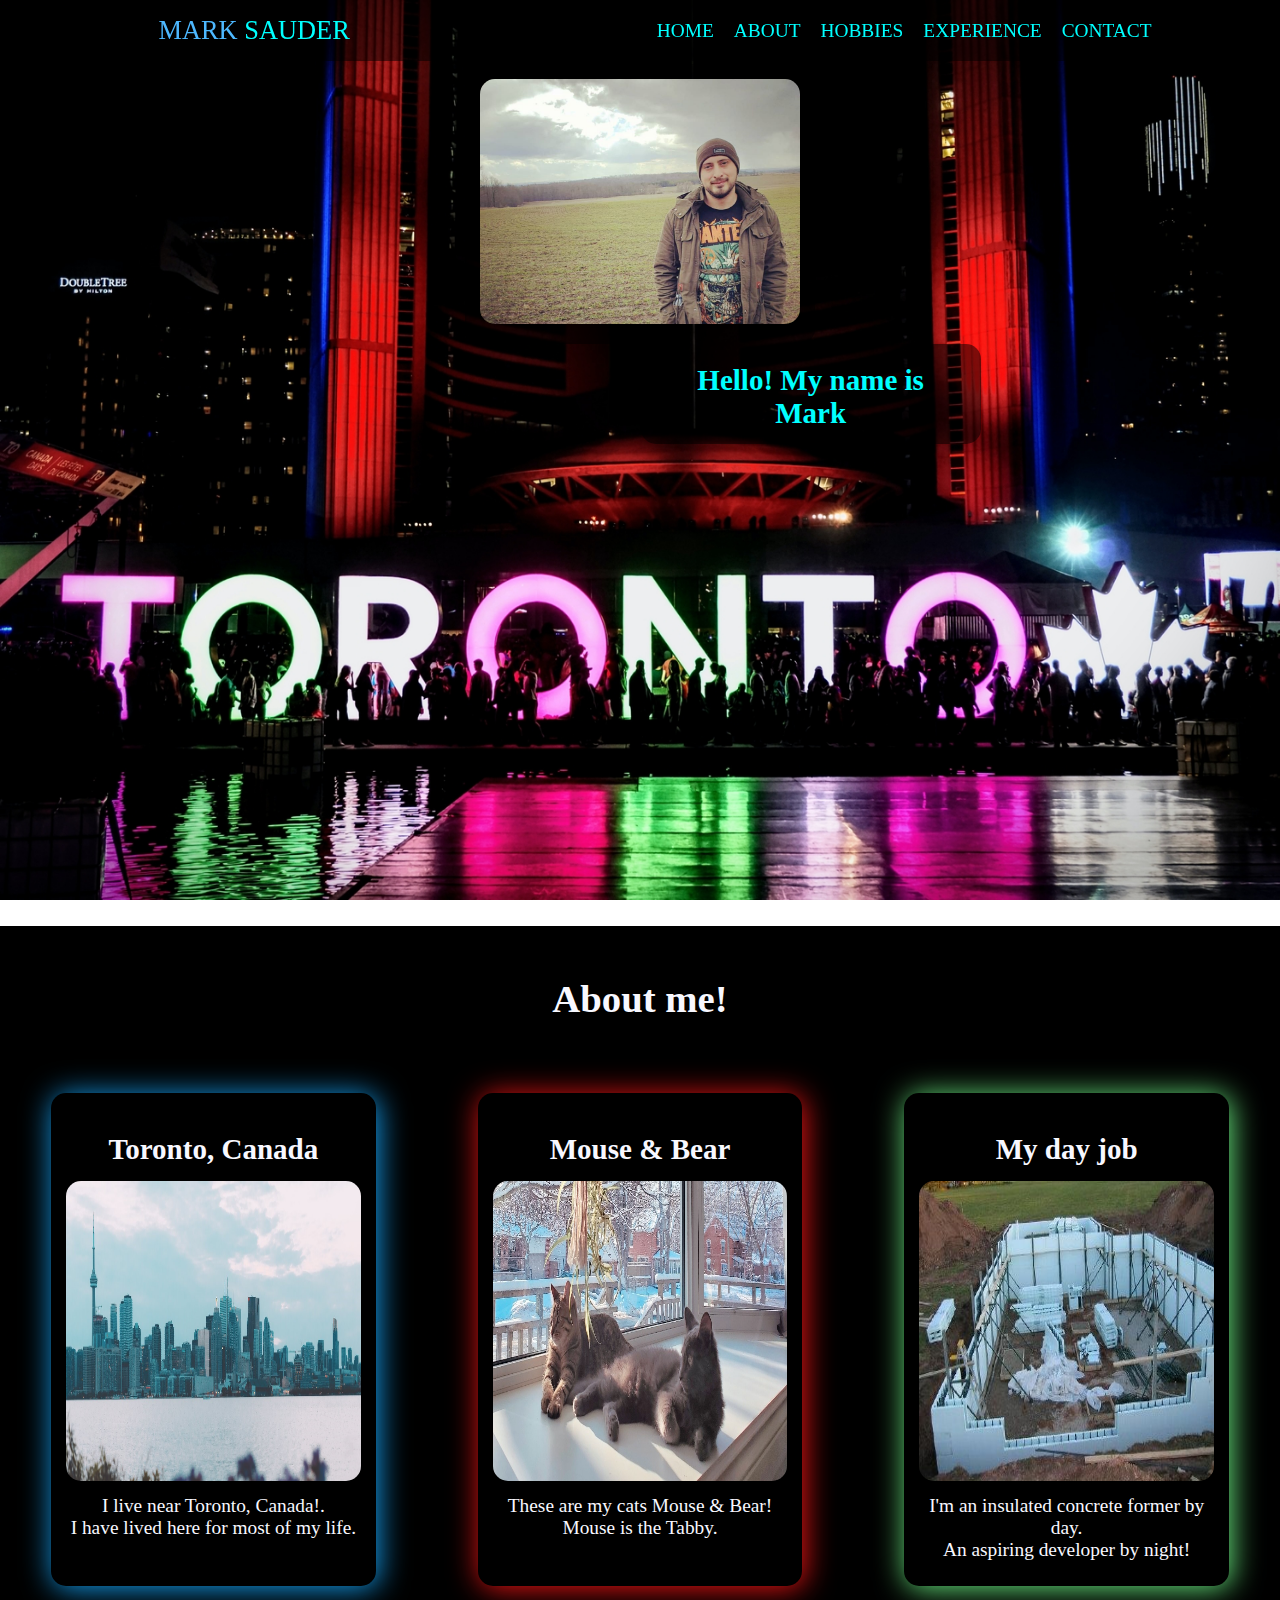
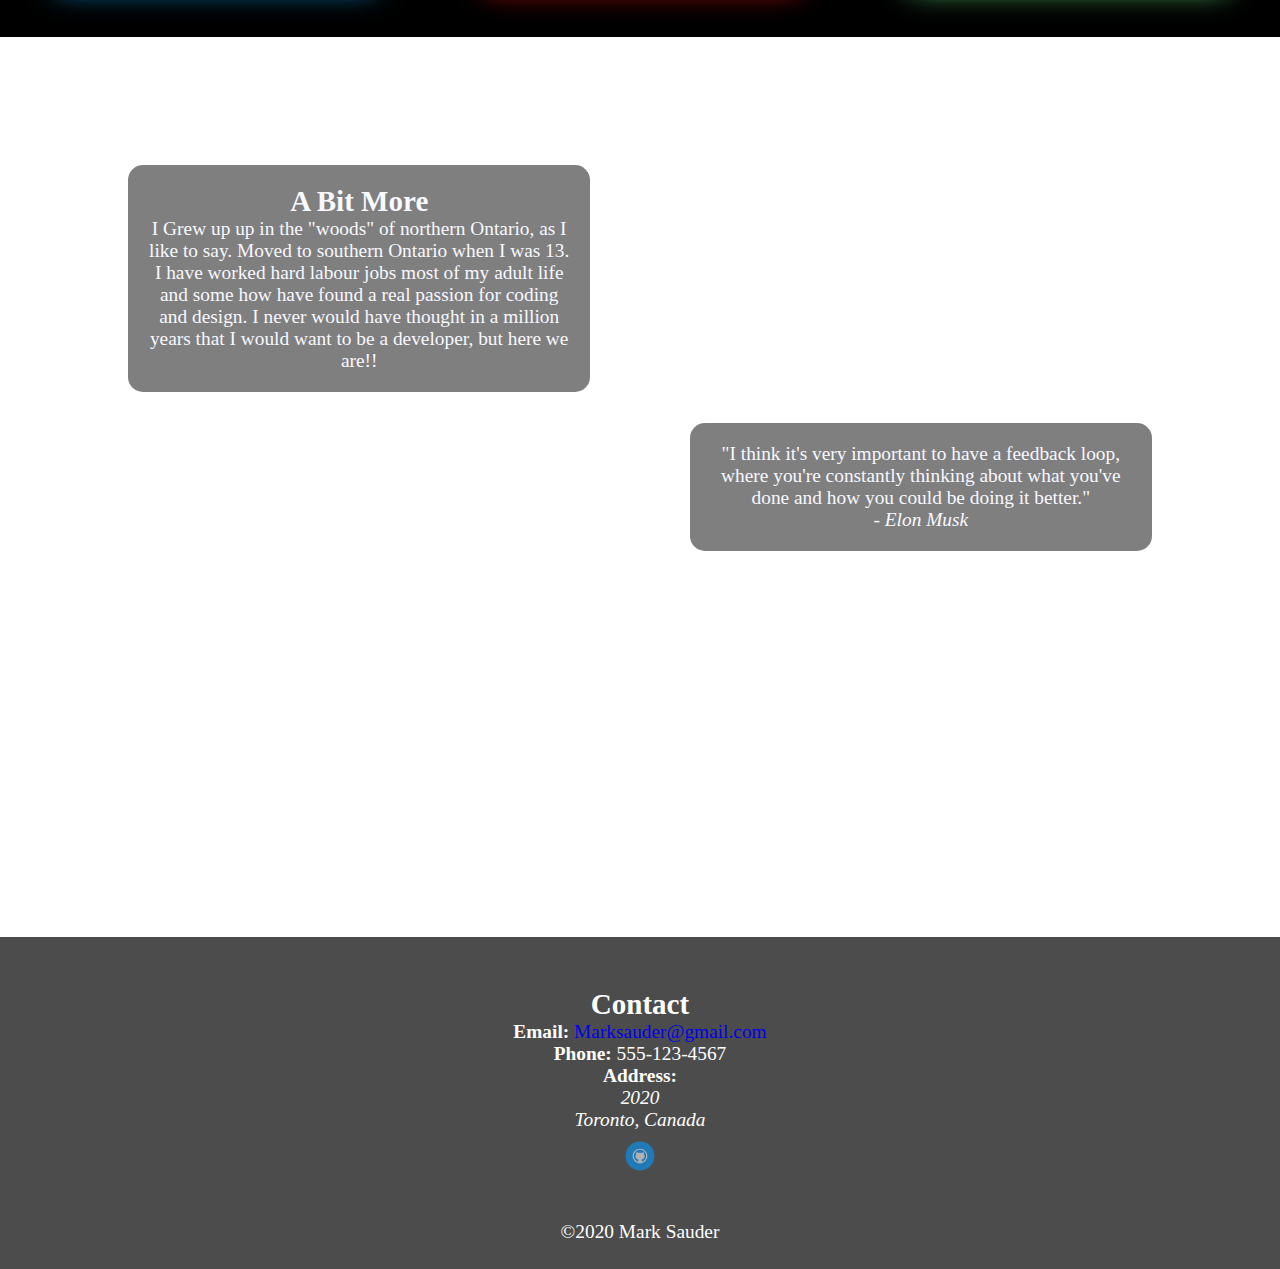
==== index.html @ f064809a "Added project files" ====
<!DOCTYPE html>
<html lang="en">

<head>
    <meta charset="UTF-8">
    <meta name="viewport" content="width=device-width, initial-scale=1.0">
    <title>Mark Sauder</title>
    <link rel="stylesheet" href="style.css">
</head>

<body>
    <div class="landing">
        <header id="header">
            <nav id="home-nav">
                <div class="brand">Mark <span class="lname">Sauder</span></div>
                <ul class="nav">
                    <li><a class="navlink" href="index.html">Home</a></li>
                    <li><a class="navlink" href="#about">About</a></li>
                    <li><a class="navlink" href="hobbies.html">Hobbies</a></li>
                    <li><a class="navlink" href="experience.html">Experience</a></li>
                    <li><a class="navlink" href="#foot">Contact</a></li>
                </ul>
            </nav>
            <div class="pro-card">
                <img class="profile-image" src="img/profile1.jpg" alt="Profile Picture">
            </div>
            <div class="hello tag">
                <h2>Hello! My name is Mark</h2>
            </div>
        </header>

    </div>
    <main>
        <section id="about">
            <h1 class="card-1 about-title">About me!</h1>
            <div class="ab-info">
                <div class="card-1 card-1-color">
                    <h2 class="card-title">Toronto, Canada</h2>
                    <figure>
                        <img class="card-img" src="img/Toront0-2.jpg" alt="Toronto, Canada">
                        <figcaption>
                            I live near Toronto, Canada!.<br>
                            I have lived here for most of my life.
                        </figcaption>
                    </figure>
                </div>
                <div class="card-1 card-2-color">
                    <h2 class="card-title">Mouse & Bear</h2>
                    <figure>
                        <img class="card-img" src="img/mouse-bear.jpg" alt="My cats mouse and bear">
                        <figcaption>
                            These are my cats Mouse & Bear!<br>
                            Mouse is the Tabby.
                        </figcaption>
                    </figure>
                </div>
                <div class="card-1 card-3-color">
                    <h2 class="card-title">My day job</h2>
                    <figure>
                        <img class="card-img" src="img/ICF.jpg" alt="Insulated concrete forming">
                        <figcaption>
                            I'm an insulated concrete former by day.<br>
                            An aspiring developer by night!
                        </figcaption>
                    </figure>
                </div>
            </div>


        </section>
        <section id="Blog">
            <div class="bloggy">
                <div class="blog-info">
                    <article class="quote">
                        <h2 class="blog-title">A Bit More</h2>
                        <p class="blurb">I Grew up up in the "woods" of northern Ontario, as I like to say. Moved to
                            southern Ontario when I was 13. I have worked hard labour jobs most of my adult life and
                            some how have
                            found a real passion for coding and design. I never would have thought in a million years
                            that I would
                            want to be a developer, but here we are!!</p>
                    </article>
                </div>

                <div class="e-quote">
                    <blockquote>
                        "I think it's very important to have a feedback loop, where you're constantly thinking about
                        what you've done and how you could be doing it better."
                    </blockquote>


                    <footer>
                        <cite>
                            <a class="q-link"
                                href="https://www.inc.com/larry-kim/50-innovation-amp;-success-quotes-from-spacex-founder-elon-musk.html">
                                - Elon Musk</a>
                        </cite>
                    </footer>
                </div>
            </div>
            </section>
    </main>
    <footer id="foot">
        <div class="foot-info">
            <div class="contact">
                <h2>Contact</h2>
                <p><strong>Email:</strong> <a class="email-link"
                        href="mailto:marksauder@gmail.com?subject=Hi%20there!">Marksauder@gmail.com</a></p>
                <p><strong>Phone:</strong> 555-123-4567</p>
                <p><strong>Address:</strong></p>
                <address>
                    2020 <br>
                    Toronto, Canada

                </address>
                <a class="github" href="github.com/Sauder95">Github</a>
            </div>
        </div>

        <p>&copy;2020 Mark Sauder</p>
    </footer>

</body>

</html>
---- style.css ----
* {
    margin: 0;
    padding: 0;
}

html,
body, main {
    margin: 0;
    padding: 0;
    box-sizing: border-box;
    overflow: auto;
    font-size: 1.1rem;
}
.tag {
    border-radius: 15px;
}
/* ######################### Landing/NavBar ############################# */
.landing {
    width: 100%;
    height: 100vh;
    padding-bottom: 2%;
    background: url("img/Toronto.jpg");
    background-attachment: fixed;
    background-position-y: top;
    background-repeat: no-repeat;
    background-size: 100% 100%;
    color:aqua;
}

#header {
    margin: 0;
    padding: 0;
    display: flex;
    flex-direction: column;
}

#home-nav {
    width: 100%;
    display: flex;
    padding: 15px;
    justify-content: space-between;
    justify-content: space-around;
    background: rgba(0,0,0,0.5);
    position: fixed;
    align-items: center;
    
}
.brand {
    font-size: 1.5rem;
}

.brand,
nav{
    text-transform: uppercase;
    color: #4db8ff;
}

ul.nav {
    display: flex;
    list-style: none;
    text-decoration: none;
}

.navlink {
    color: aqua;
    transition: all .4s;
}
.navlink:hover {
    color: #ffffff;
    
}
.nav .navlink {
    text-decoration: none;
    padding-left: 20px;
}

.lname {
    color: aqua;
    
}

.pro-card {
    margin: 5% auto 0;
    padding: 15px;
    border-radius: 15px;
    width: 25%;
    height: 10%;
    background-color: rgba(0,0,0,0.5);
    /* overflow: hidden; */
}
.profile-image {
    border-radius: 15px;
    width: 100%;
    transition: .5s ease-in-out;
}
.profile-image:hover {
    transform: scale(1.1);
    
}
.hello {
    margin: 0 49.95% 0 50.05%;
    height: 60px;
    width: 300px;
    padding: 20px;
    background-color: rgba(0,0,0,0.5);
    overflow: hidden;
    text-align: center;
    align-items: center;
    transition: .5s ease-in-out;
}
.hello:hover {
    transform: scale(1.2) translate(-50px, -100px);
    background-color: rgba(0,0,0,1);
    
}

/* ######################## ABOUT ########################## */

#about {
    margin: auto;
    padding: 2% 4% 4%;
    text-align: center;
    background-color: black;
    color: white;
}

.ab-info {
    display: flex;
    justify-content: space-between;
    align-items: center;
    align-items: stretch;
}

.about-title{
    margin: 0 auto 4%;
}

.card-title {
    margin: 15px;
}

.card-img {
    margin: auto;
    margin-bottom: 3%;
    width: 100%;
    height: 300px;
    border-radius: 15px;
    box-shadow: 2px 2px 2px rgba(0,0,0,0.5);
    transition: all .5s;
}
.card-img:hover {
    transform: scale(1.2);
    
}


.card-1 {
    width: 25%;
    height: auto;
    color:ghostwhite;
    background:black;
    align-items: center;
    border-radius: 15px;
    padding: 25px 15px;
    /* box-shadow: 2px 2px 2px rgba(0,0,0,0.5); */
}

.card-1-color {
    box-shadow: 2px 2px 30px rgba(21,163,245,1);
}
.card-2-color {
    box-shadow: 2px 2px 30px rgba(244,20,20,1);
}
.card-3-color {
    box-shadow: 2px 2px 30px rgba(108,240,131,1);
}




/* ############### Blog ################# */

#Blog {
    width: 100%;
    height: 100vh;
    text-align: center;
    display: flex;
    color: ghostwhite;
    background: url("img/Toront0-2.jpg");
    background-attachment: fixed;
    background-size: cover;
    background-position: bottom;
    background-repeat: no-repeat;

}
.bloggy {
    display: flex;
    justify-content: space-between;
    justify-content: space-around;
}
.blog-info {
    margin-top: 10%;
    margin-left: 10%;
    height: fit-content;
    width: 33%;
    padding: 20px;
    border-radius: 15px;
    background-color: rgba(0,0,0,0.5);
    align-self: flex-start;
    
}
.e-quote {
    margin: auto;
    margin-right: 10%;
    width: 33%;
    padding: 20px;
    border-radius: 15px;
    background-color: rgba(0,0,0,0.5);
    align-self: flex-end;

}
.q-link {
    text-decoration: none;
    color: ghostwhite;
}

/* ########### Experience Page ############# */

.ex-landing {
    margin: 0;
    padding: 0;
    width: 100%;
    height: 50vh;
    background:url("img/experience-title.jpg");
    background-repeat: no-repeat;
    background-size: cover;
    color: ghostwhite;
}
.ex-title {
    display: flex;
    margin: 10% auto;
    text-align: center;
    align-items: center;
}
.ex-t {
    margin: auto;
    font-weight: 600;
}
.experience {
    display: flex;
    width: 100%;
    height: 50vh;
    background: rgba(225,82,12,.8);
}
.exp {
    display: flex;
    width: 100%;
    height: 75%;
    margin: auto 10%;
    justify-content: space-around;
}
.ex-wrap {
    text-align: center;
    display: flex;
    align-items: center;
    justify-content: space-between;
}
.ex-blurb {
    width: 45%;
    background: white;
    border: 1px solid black;
    border-radius: 15px;
    padding: 50px;
}
.ex-list {
    width: 25%;
    background: white;
    border: 1px solid black;
    border-radius: 15px;
    padding: 50px;
}
.ex {
    margin-bottom: 5%;
}
.ex-list ul {
    list-style: none;
}
.projects {
    width: 100%;
    height: 60vh;
    background: white;
    display: flex;
    justify-content: space-around;
    justify-content: space-between;
    align-items: stretch;
}
.project-card {
    width: 25%;
    height: 75%;
    padding: 15px;
    margin: auto;
    display: flex;
    flex-direction: column;
    border-radius: 15px;
    box-shadow: 1px 1px 5px rgba(0,0,0,0.2);
    text-align: center;
    align-items: center;
}
.pro-card-ttl {
    margin-bottom: 2%;
}
.project-img {
    width: 100%;
    height: 80%;
    margin: auto auto 2%;
    border-radius: 15px;
    transition: .4s ease-in-out;
}
.project-img:hover {
    transform: scale(1.2);
}

/* ############## Hobbies Page ############3 */

.Hb-landing {
    margin: 0;
    padding: 0;
    width: 100%;
    height: 30vh;
    background: rgba(21,163,245,1);
    color: ghostwhite;
}
.hobbies-title {
    display: flex;
    margin: 5% auto 0;
    text-align: center;
    width: 400px;
    height: 100px;
    border: white dotted 2px;
    border-radius: 15px;
    padding: 5px;
    align-items: center;
}
.hb-t {
    margin: auto;
    font-weight: 300;
}

.card2 {
    width: 40%;
    height: 100%;
    border-radius: 15px;
    padding: 15px;
    /* overflow: hidden; */
}
.hb-img-1 {
    width: 75%;
    height: 50%;
    border-radius: 15px;
    transition: .5s ease-in-out;
}
.hb-img-1:hover {
    transform: scale(1.1);
}
#hobbies {
    margin: auto;
    color: black;
    padding: 4%;
}
.hob-info {
    display: flex;
    justify-content: space-around;
    margin-bottom: 4%;
    padding: 20px;
    align-items: center;
    border: 1px solid rgba(0,0,0,0.2);
    border-radius: 15px;
    box-shadow: 1px 1px 5px rgba(0,0,0,0.2);
    padding: 30px;
}
.hob-1-wrap {
    display: flex;
    flex-direction: column;
    text-align: left;
    align-items: center;
}
.blurb-ttl {
    margin: 2% auto;
}
.hobbies-blurb {
    width: 100%;
    height: auto;
    text-align: center;
    
}
.hobbies-blurb {
    text-indent: 2%;
}
.hobbs {
    margin-bottom: 10%;
}


/* ############## FOOTER ################### */

#foot{
    margin: auto;
    text-align: center;
    padding: 4% 0 2%;
    color: white;
    background-color: rgba(0,0,0,0.7);
}

.foot-info {
    margin: auto;
    display: flex;
    text-align: center;
    justify-content: center;
    margin-bottom: 50px;
}

.email-link {
    text-decoration: none;
}

.github {
    display: inline-block;
    margin-top: 10px;
    width: 30px;
    height: 30px;
    background-size: 30px 30px;
    width: 30px;
    text-indent: -9999px;
    opacity: .6;
    transition: all .5s;
    background-image: url(img/github.svg);
}
.github:hover {
    opacity: 1;
}
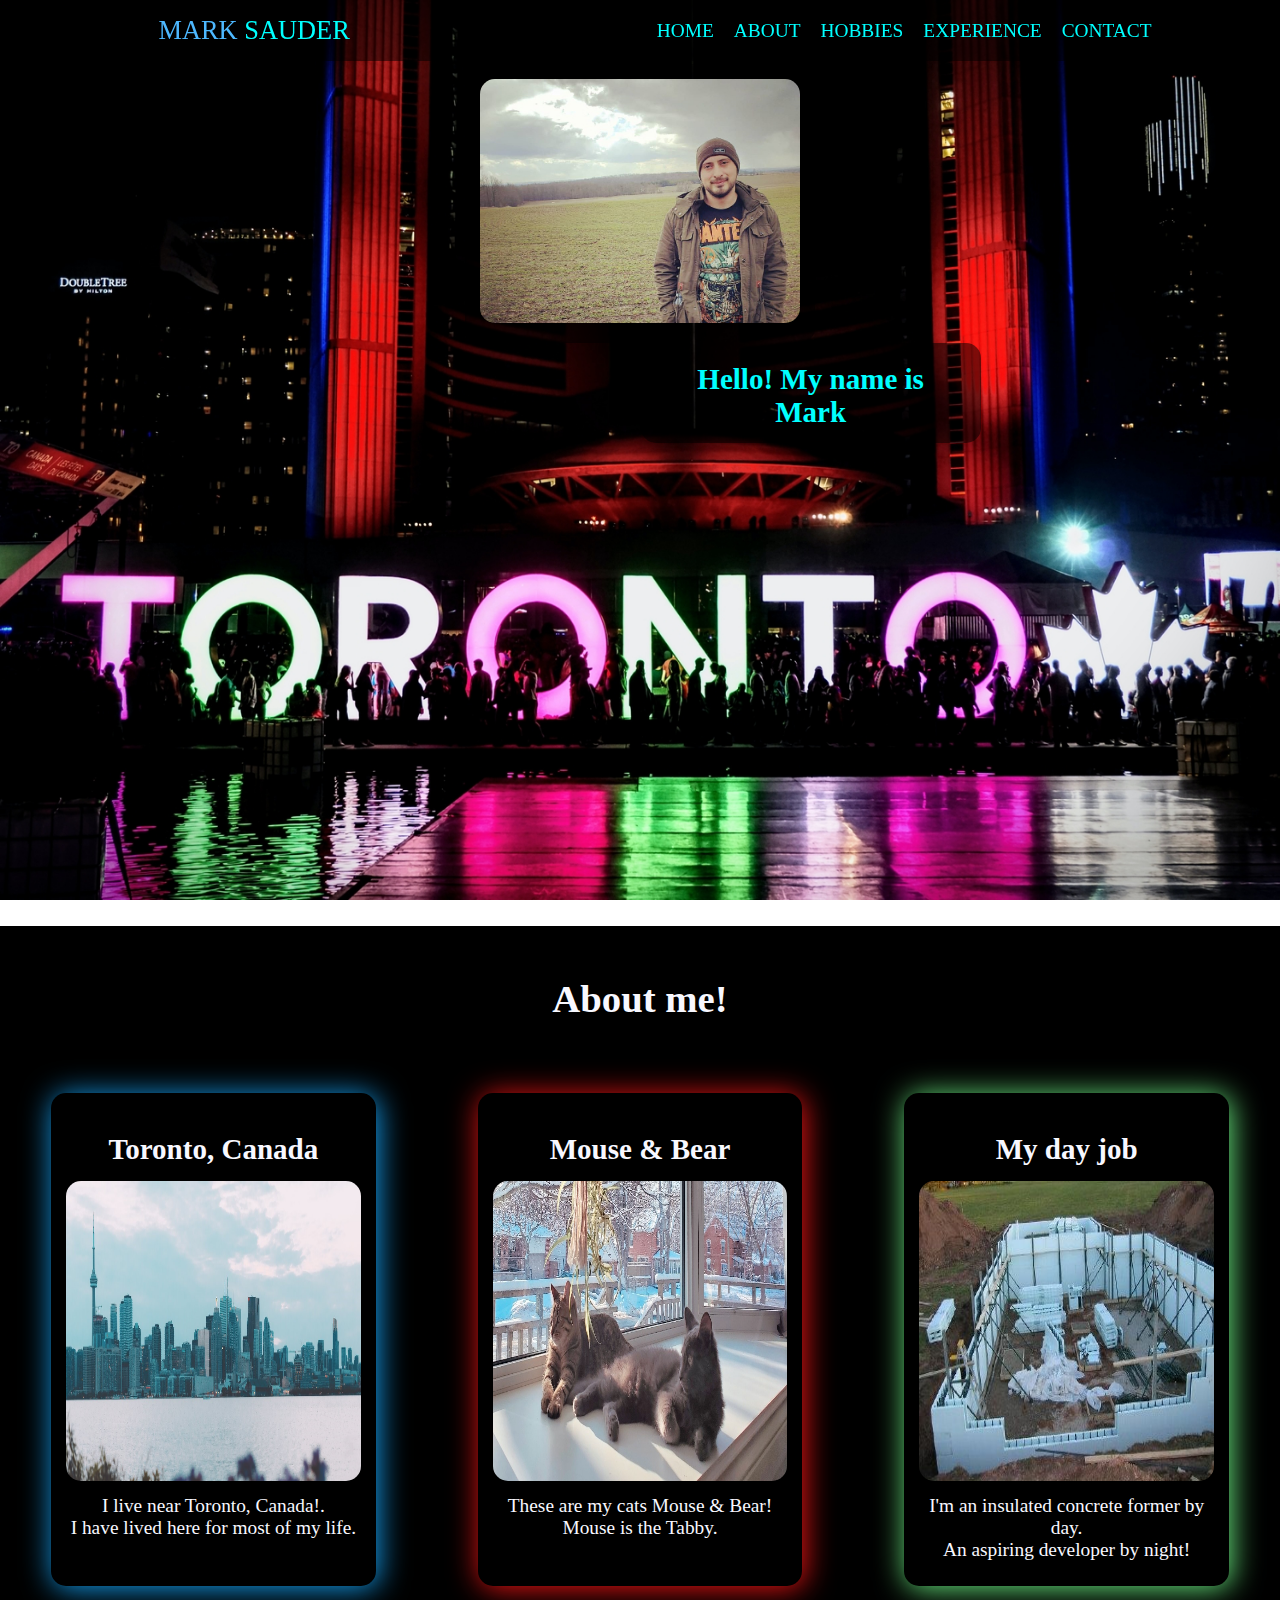
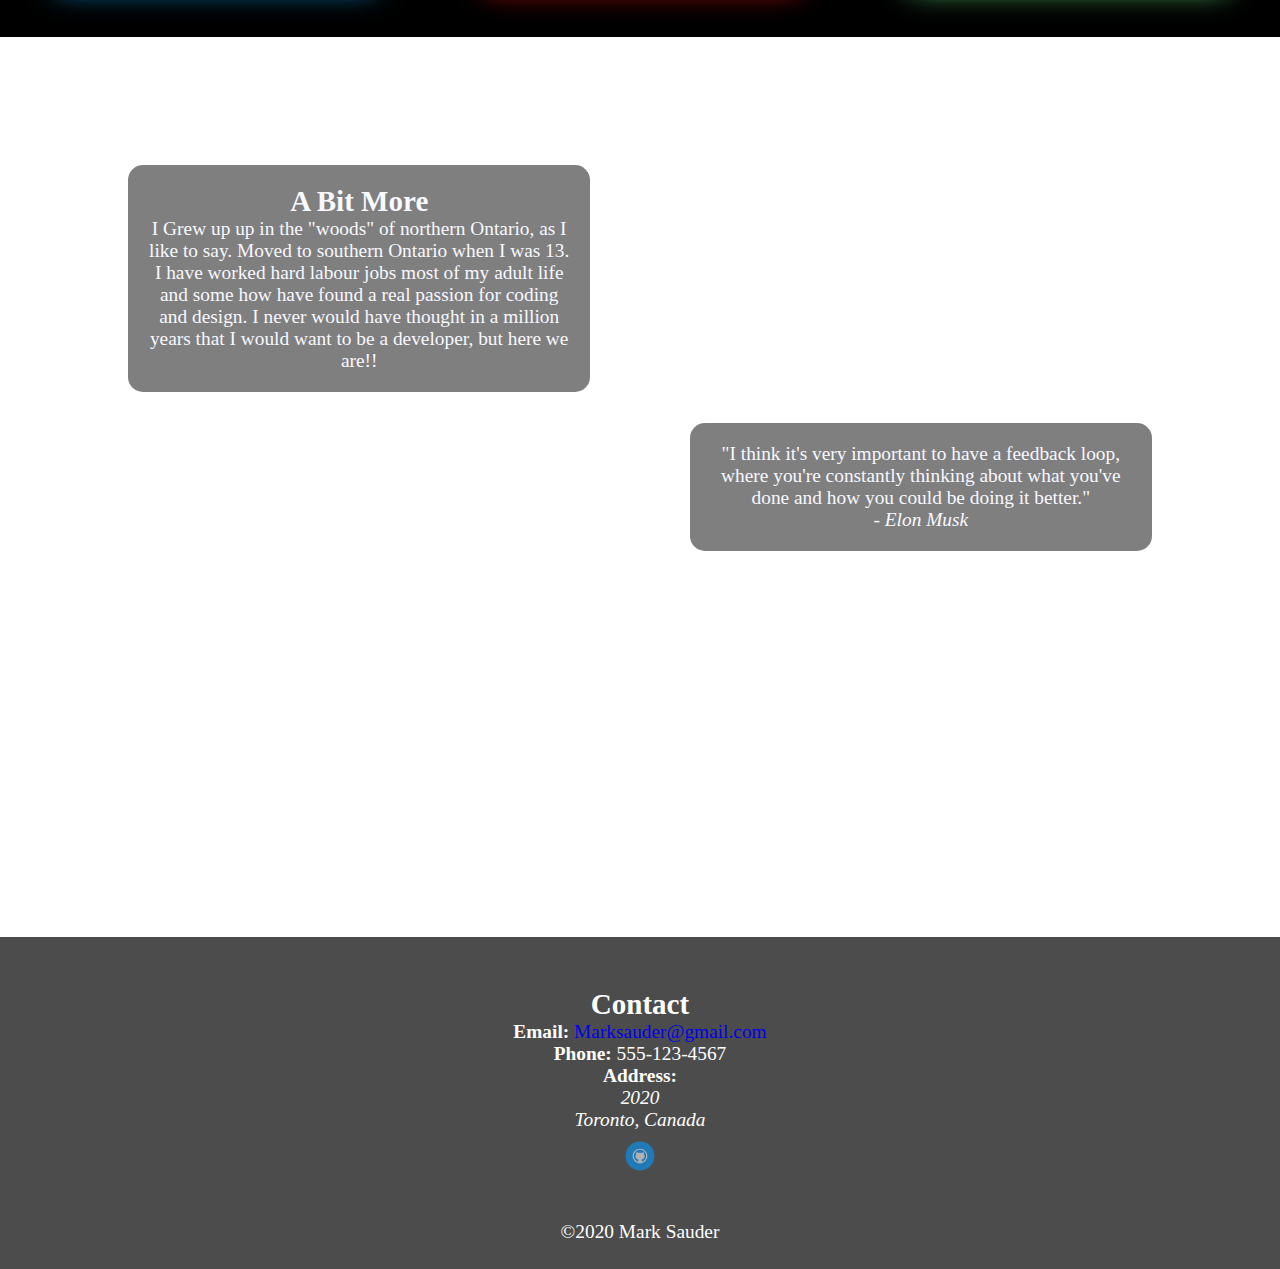
==== commit 4788a7b9: "Profile img resized/alt attribute" ====
--- a/index.html
+++ b/index.html
@@ -22,7 +22,7 @@
                 </ul>
             </nav>
             <div class="pro-card">
-                <img class="profile-image" src="img/profile1.jpg" alt="Profile Picture">
+                <img class="profile-image" src="img/profile1.jpg" alt="Mark Sauder's profile image">
             </div>
             <div class="hello tag">
                 <h2>Hello! My name is Mark</h2>
@@ -113,7 +113,7 @@
                     Toronto, Canada
 
                 </address>
-                <a class="github" href="github.com/Sauder95">Github</a>
+                <a class="github" href="https://github.com/Sauder95" target="_blank">Github</a>
             </div>
         </div>
 
